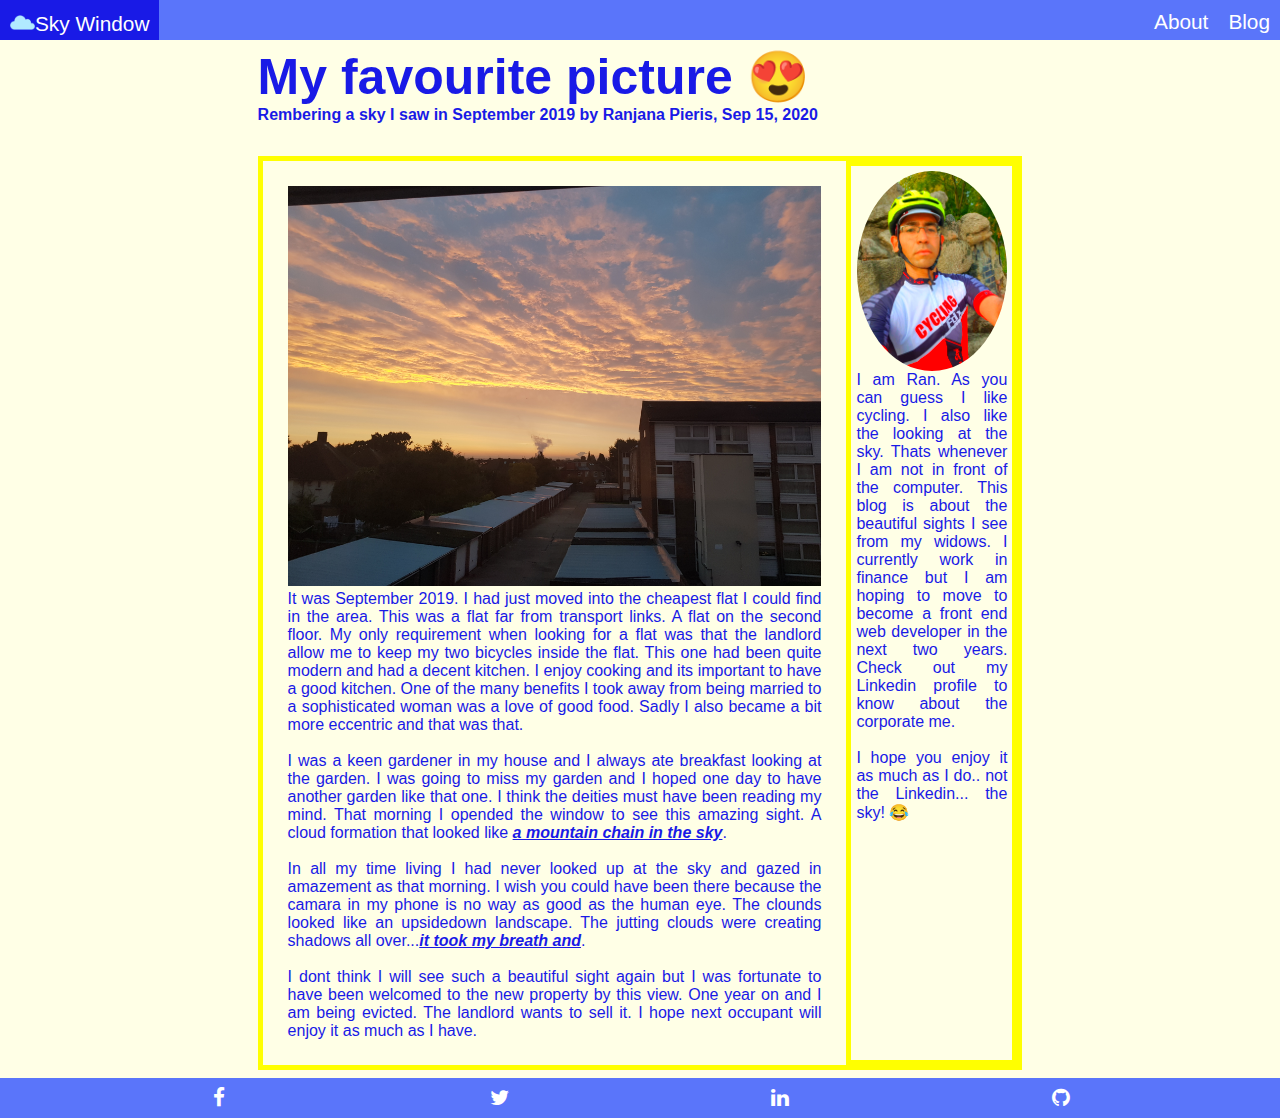
==== blogpost.html @ 4c072324 "first commit" ====
<!DOCTYPE html>
<html lang="en" dir="ltr">
  <head>
    <meta charset="utf-8">
    <title>Introduction</title>
    <link rel="stylesheet" href="css/app.css">
    <link rel="stylesheet" href="https://cdnjs.cloudflare.com/ajax/libs/font-awesome/4.7.0/css/font-awesome.min.css">
    <script type="js/app.js"></script>
    <meta name="viewport" content="width-device-width, initial-scale=1">
  </head>
  <body class="blogbody">

    <!--standard navbar for use with every blog and with the landing page-->
    <nav class="navbar">
      <div>
        <a class="brand" href="index.html">
          <span class="emoji">
            <img src="images/MozillaCloud.png" alt="Emoji of clound" width="25" height="25">
          </span>
            Sky Window
        </a>
      </div>
      <div class="flex">
        <a href="blogpost.html">About</a>
        <a href="blogpost.html">Blog</a>
      </div>
    </nav>

    <header class="blogheader">
      <h1 class="blogtitle">My favourite picture &#128525;</h1>
      <h5>Rembering a sky I saw in September 2019 by Ranjana Pieris, Sep 15, 2020</h5>
    </header>

  <main class="bcontainer">
    <div class="blog">
            <img  class="blogpic" src="images/favourite.jpg" alt="Morning clouds that look like mountains">
            <br>
            <p>
               It was September 2019. I had just moved into the cheapest flat I could find in the area.
               This was a flat far from transport links. A flat on the second floor. My only
               requirement when looking for a flat was that the landlord allow me to keep my two bicycles
               inside the flat. This one had been quite modern and had a decent kitchen. I enjoy cooking
               and its important to have a good kitchen. One of the many benefits I took away from being married to a
               sophisticated woman was a love of good food. Sadly I also became a bit more eccentric and that was
               that.
            </p>
            <br>
            <p>
            I was a keen gardener in my house and I always ate breakfast looking at the garden. I was going
            to miss my garden and I hoped one day to have another garden like that one. I think the deities must
            have been reading my mind. That morning I opended the window to see this amazing sight. A cloud formation
            that looked like <strong class="underline"><em>a mountain chain in the sky</em></strong>.
            </p>
            <br>
            <p>
              In all my time living I had never looked up at the sky and gazed in amazement as that morning.
              I wish you could have been there because the camara in my phone is no way as good as the
              human eye. The clounds looked like an upsidedown landscape. The jutting clouds were creating
              shadows all over...<strong class="underline"><em>it took my breath and</em></strong>.
            </p>
            <br>
            <p>
              I dont think I will see such a beautiful sight again but I was fortunate to have been welcomed to the
              new property by this view. One year on and I am being evicted. The landlord wants to sell it. I hope <thead>
              next occupant will enjoy it as much as I have.
              </thead>
            </p>
    </div>
    <div class="aboutme">
        <img src="images/MeSep2020.jpg" alt="Picture of Ran" class="mepicture">
        <p>I am Ran. As you can guess I like cycling.
          I also like the looking at the sky. Thats whenever
          I am not in front of the computer. This blog is about
          the beautiful sights I see from my widows. I currently
          work in finance but I am hoping to move to become a front
          end web developer in the next two years.

          Check out my Linkedin profile to know about the corporate me.
        </p>
        <br>
        <p>
          I hope you enjoy it as much as I do.. not the Linkedin... the sky! &#128514

        </p>
    </div>
  </main>

  <footer class="mainfooter">
    <a href="https://www.facebook.com/profile.php?id=100006386355306" class="fa fa-facebook" target="_blank"></a>
    <a href="https://twitter.com/PierisRanjana" class="fa fa-twitter" target="_blank"></a>
    <a href="https://www.linkedin.com/in/ranjanapieris/" class="fa fa-linkedin" target="_blank"></a>
    <a href="https://github.com/RPIERIS" class="fa fa-github" target="_blank"></a>
  </footer>



  </body>
</html>
---- css/app.css ----
@import "blog.css";
@import "navbarfooter.css";
@import "imageeffects.css";
@import "reset.css";

.head {
  grid-area: hd;
  color: #191ae6;
  display: flex;
  justify-content: space-around;
  flex-direction: row;
}

.navbar {
  grid-area: nv;
}

.mainpage {
  grid-area: mn;
  padding: 0.5em;
  border: 5px solid yellow;
}

.mainfooter {
  grid-area: ft;
}

.mainsite {
  background-color: #ffffe6;
  margin: 0;
  display: grid;
  grid-gap: 0.5em;
  /*grid-auto-flow:dense;*/
  grid-template-columns: repeat(10, 1fr);
  grid-template-rows: 40px 100px auto 40px;
  grid-template-areas:
  "nv nv nv nv nv nv nv nv nv nv"
  ". . hd hd hd hd hd hd . ."
  ". . mn mn mn mn mn mn . ."
  "ft ft ft ft ft ft ft ft ft ft";
  font-family: Arial, Helvetica, sans-serif;
  text-align: center;
  justy-items:center;
}

.head > div:nth-child(2) {
  margin-left: auto;
}

.row {
  display:flex;
  flex-wrap: wrap;
  padding: 0 0px;
}

.column {
  flex: 33%;
  max-width: 32%;
  padding: 0 4px;
}

.column img {
  margin-top: 8px;
  vertical-align: middle;
  width: 100%;
}

.quote {
  font-size: 20px;
  width: 250px;
}

.title {
  font-size: 70px;
}

.overlay {
  justy-items:center;
  font-size: 20px;
}

@media screen and (max-width: 1200px){
  .column {
    flex: 50%;
    /*max-width: 50%;*/
  }
  .title {
  font-size: 40px;
  }
  .quote {
    font-size: 15px;
    width: 150px;
  }
}

@media screen and (max-width: 1060px) and (min-width: 600px){
  .column {
    flex: 50%;
    max-width: 100%;
  }
}


@media screen and (max-width: 600px){
  .column {
    flex: 100%;
    max-width: 100%;
  }
  .quote {
    font-size: 14px;
  }
}
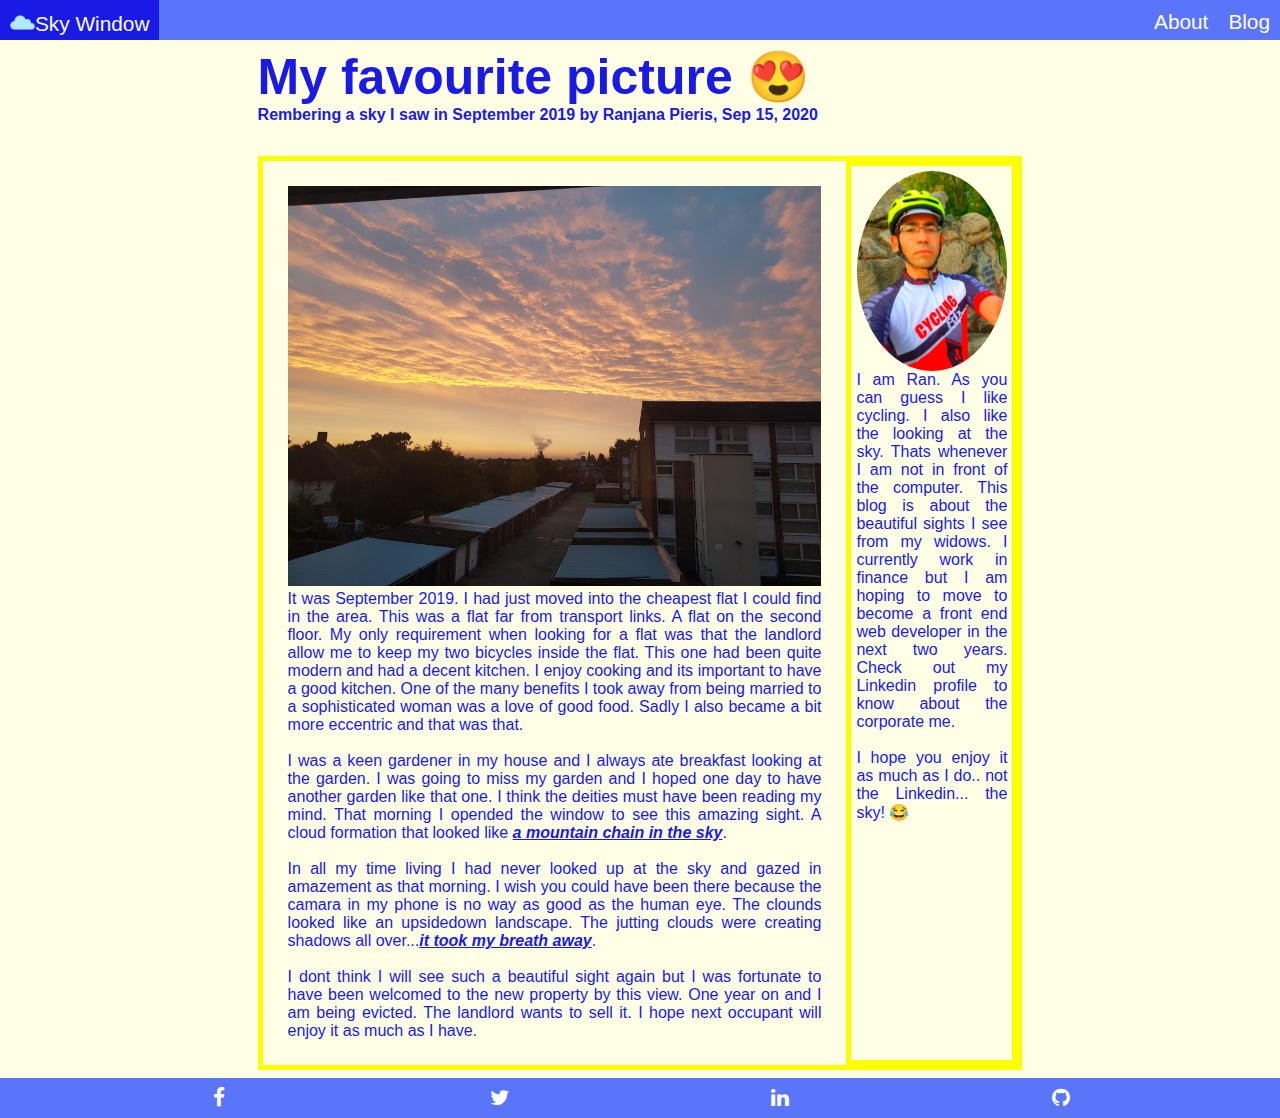
==== commit 6138a960: "updates to grid template" ====
--- a/blogpost.html
+++ b/blogpost.html
@@ -56,7 +56,7 @@
               In all my time living I had never looked up at the sky and gazed in amazement as that morning.
               I wish you could have been there because the camara in my phone is no way as good as the
               human eye. The clounds looked like an upsidedown landscape. The jutting clouds were creating
-              shadows all over...<strong class="underline"><em>it took my breath and</em></strong>.
+              shadows all over...<strong class="underline"><em>it took my breath away</em></strong>.
             </p>
             <br>
             <p>
--- a/css/app.css
+++ b/css/app.css
@@ -109,4 +109,11 @@
   .quote {
     font-size: 14px;
   }
+  .mainsite {
+    grid-template-areas:
+    "nv nv nv nv nv nv nv nv nv nv"
+    "hd hd hd hd hd hd hd hd hd hd"
+    "mn mn mn mn mn mn mn mn mn mn"
+    "ft ft ft ft ft ft ft ft ft ft";
+  }
 }
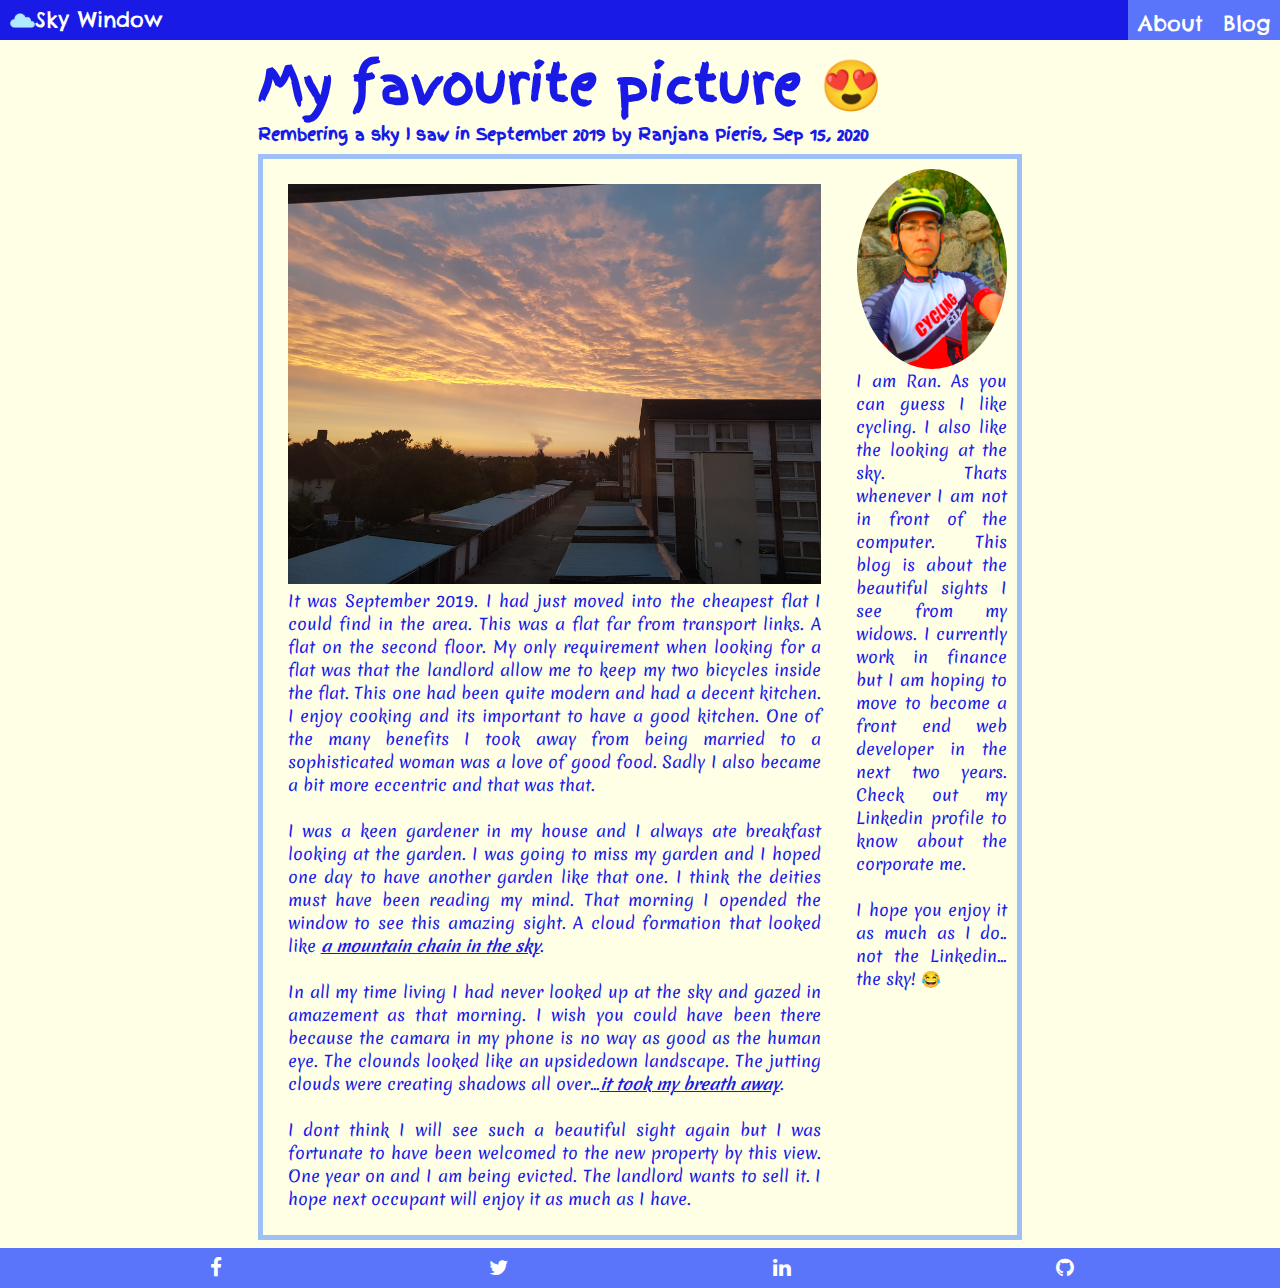
==== commit 6c9f2f96: "updates to fonts" ====
--- a/blogpost.html
+++ b/blogpost.html
@@ -5,6 +5,7 @@
     <title>Introduction</title>
     <link rel="stylesheet" href="css/app.css">
     <link rel="stylesheet" href="https://cdnjs.cloudflare.com/ajax/libs/font-awesome/4.7.0/css/font-awesome.min.css">
+    <link href="https://fonts.googleapis.com/css2?family=Chelsea+Market&family=Finger+Paint&family=Merienda:wght@700&display=swap" rel="stylesheet"> 
     <script type="js/app.js"></script>
     <meta name="viewport" content="width-device-width, initial-scale=1">
   </head>
@@ -12,18 +13,12 @@
 
     <!--standard navbar for use with every blog and with the landing page-->
     <nav class="navbar">
-      <div>
         <a class="brand" href="index.html">
-          <span class="emoji">
-            <img src="images/MozillaCloud.png" alt="Emoji of clound" width="25" height="25">
-          </span>
+            <img src="images/MozillaCloud.png" alt="Emoji of clound" class="cloud" width="25" height="25">
             Sky Window
         </a>
-      </div>
-      <div class="flex">
         <a href="blogpost.html">About</a>
         <a href="blogpost.html">Blog</a>
-      </div>
     </nav>
 
     <header class="blogheader">
@@ -78,10 +73,7 @@
           Check out my Linkedin profile to know about the corporate me.
         </p>
         <br>
-        <p>
-          I hope you enjoy it as much as I do.. not the Linkedin... the sky! &#128514
-
-        </p>
+        <p>I hope you enjoy it as much as I do.. not the Linkedin... the sky! &#128514;</p>
     </div>
   </main>
 
--- a/css/app.css
+++ b/css/app.css
@@ -13,12 +13,14 @@
 
 .navbar {
   grid-area: nv;
+  display: flex;
 }
 
 .mainpage {
   grid-area: mn;
   padding: 0.5em;
-  border: 5px solid yellow;
+  border: 5px solid #9fc0f4;
+  font-family: 'Finger Paint', cursive;
 }
 
 .mainfooter {
@@ -30,16 +32,16 @@
   margin: 0;
   display: grid;
   grid-gap: 0.5em;
-  /*grid-auto-flow:dense;*/
+  grid-auto-flow:dense;
   grid-template-columns: repeat(10, 1fr);
-  grid-template-rows: 40px 100px auto 40px;
+  grid-template-rows: 40px auto auto 40px;
   grid-template-areas:
   "nv nv nv nv nv nv nv nv nv nv"
   ". . hd hd hd hd hd hd . ."
   ". . mn mn mn mn mn mn . ."
   "ft ft ft ft ft ft ft ft ft ft";
   font-family: Arial, Helvetica, sans-serif;
-  text-align: center;
+  /* text-align: center; */
   justy-items:center;
 }
 
@@ -68,10 +70,13 @@
 .quote {
   font-size: 20px;
   width: 250px;
+  font-family: 'Merienda', cursive;
 }
 
 .title {
   font-size: 70px;
+  font-family: 'Finger Paint', cursive;
+  padding: 5px;
 }
 
 .overlay {
@@ -82,10 +87,6 @@
 @media screen and (max-width: 1200px){
   .column {
     flex: 50%;
-    /*max-width: 50%;*/
-  }
-  .title {
-  font-size: 40px;
   }
   .quote {
     font-size: 15px;
@@ -98,6 +99,9 @@
     flex: 50%;
     max-width: 100%;
   }
+  .title {
+    font-size: 50px;
+  }
 }
 
 
@@ -109,6 +113,9 @@
   .quote {
     font-size: 14px;
   }
+  .title {
+    font-size: 40px;
+  }
   .mainsite {
     grid-template-areas:
     "nv nv nv nv nv nv nv nv nv nv"
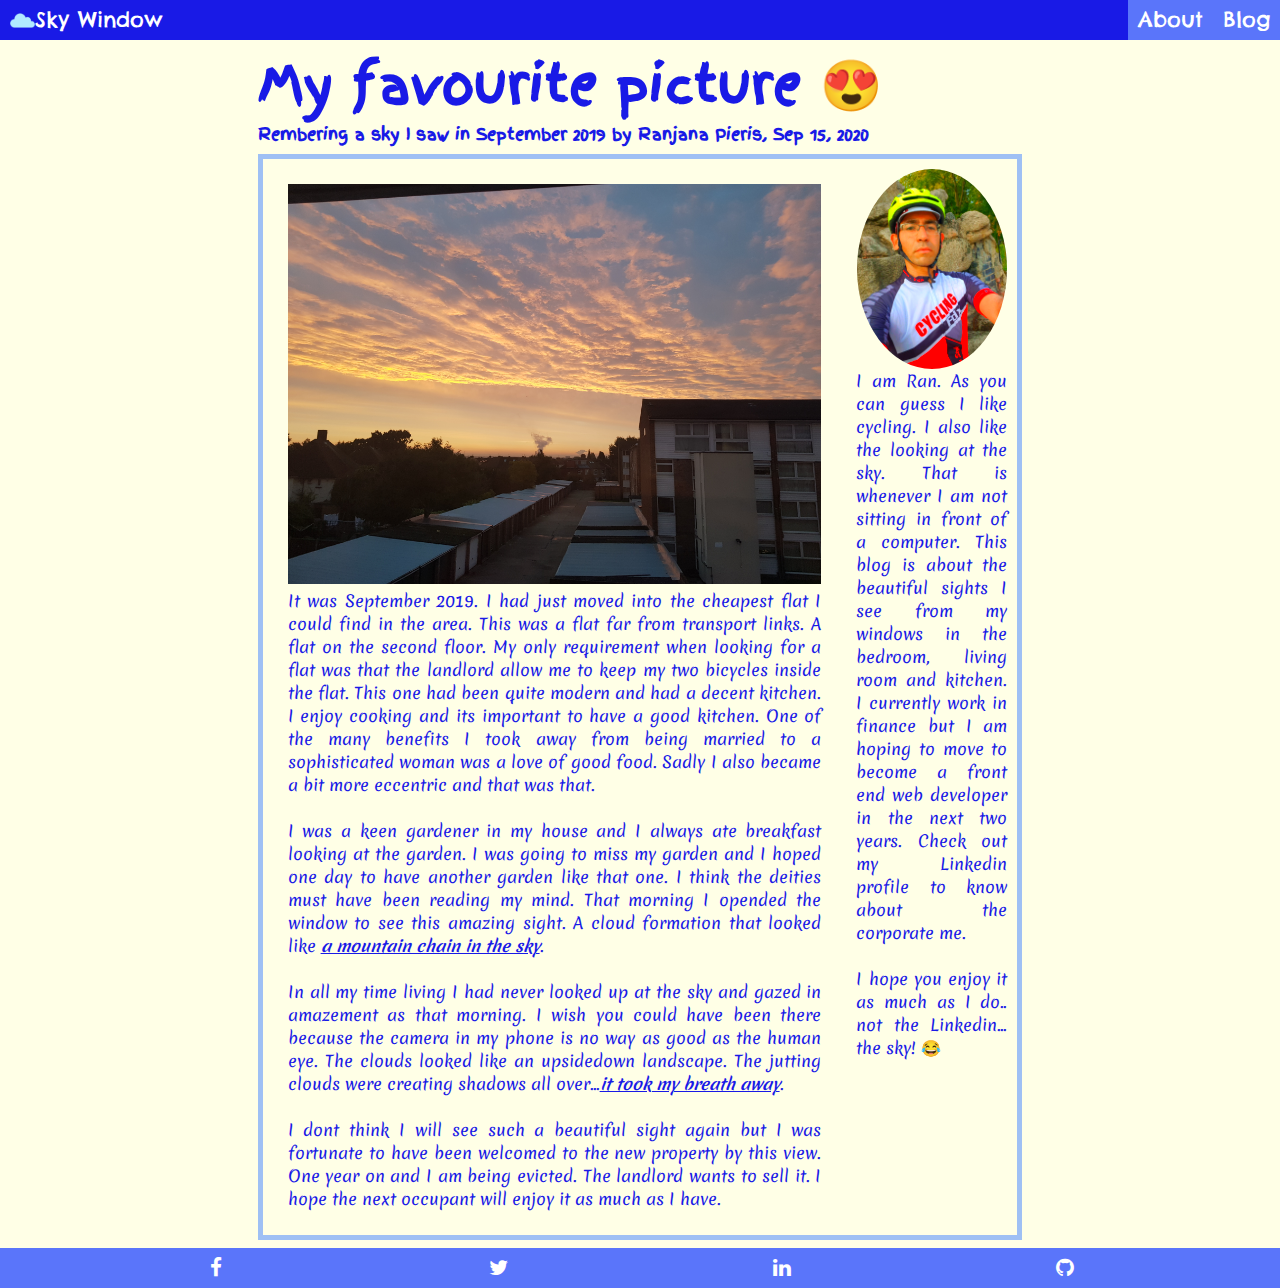
==== commit 91380111: "update to blog text" ====
--- a/blogpost.html
+++ b/blogpost.html
@@ -5,7 +5,7 @@
     <title>Introduction</title>
     <link rel="stylesheet" href="css/app.css">
     <link rel="stylesheet" href="https://cdnjs.cloudflare.com/ajax/libs/font-awesome/4.7.0/css/font-awesome.min.css">
-    <link href="https://fonts.googleapis.com/css2?family=Chelsea+Market&family=Finger+Paint&family=Merienda:wght@700&display=swap" rel="stylesheet"> 
+    <link href="https://fonts.googleapis.com/css2?family=Chelsea+Market&family=Finger+Paint&family=Merienda:wght@700&display=swap" rel="stylesheet">
     <script type="js/app.js"></script>
     <meta name="viewport" content="width-device-width, initial-scale=1">
   </head>
@@ -30,48 +30,37 @@
     <div class="blog">
             <img  class="blogpic" src="images/favourite.jpg" alt="Morning clouds that look like mountains">
             <br>
-            <p>
-               It was September 2019. I had just moved into the cheapest flat I could find in the area.
+            <p>It was September 2019. I had just moved into the cheapest flat I could find in the area.
                This was a flat far from transport links. A flat on the second floor. My only
                requirement when looking for a flat was that the landlord allow me to keep my two bicycles
                inside the flat. This one had been quite modern and had a decent kitchen. I enjoy cooking
                and its important to have a good kitchen. One of the many benefits I took away from being married to a
                sophisticated woman was a love of good food. Sadly I also became a bit more eccentric and that was
-               that.
-            </p>
+               that.</p>
             <br>
-            <p>
-            I was a keen gardener in my house and I always ate breakfast looking at the garden. I was going
+            <p>I was a keen gardener in my house and I always ate breakfast looking at the garden. I was going
             to miss my garden and I hoped one day to have another garden like that one. I think the deities must
             have been reading my mind. That morning I opended the window to see this amazing sight. A cloud formation
-            that looked like <strong class="underline"><em>a mountain chain in the sky</em></strong>.
-            </p>
+            that looked like <strong class="underline"><em>a mountain chain in the sky</em></strong>.</p>
             <br>
-            <p>
-              In all my time living I had never looked up at the sky and gazed in amazement as that morning.
-              I wish you could have been there because the camara in my phone is no way as good as the
-              human eye. The clounds looked like an upsidedown landscape. The jutting clouds were creating
-              shadows all over...<strong class="underline"><em>it took my breath away</em></strong>.
-            </p>
+            <p>In all my time living I had never looked up at the sky and gazed in amazement as that morning.
+              I wish you could have been there because the camera in my phone is no way as good as the
+              human eye. The clouds looked like an upsidedown landscape. The jutting clouds were creating
+              shadows all over...<strong class="underline"><em>it took my breath away</em></strong>.</p>
             <br>
-            <p>
-              I dont think I will see such a beautiful sight again but I was fortunate to have been welcomed to the
-              new property by this view. One year on and I am being evicted. The landlord wants to sell it. I hope <thead>
-              next occupant will enjoy it as much as I have.
-              </thead>
-            </p>
-    </div>
+            <p>I dont think I will see such a beautiful sight again but I was fortunate to have been welcomed to the
+              new property by this view. One year on and I am being evicted. The landlord wants to sell it. I hope the
+              next occupant will enjoy it as much as I have.</p>
+      </div>
     <div class="aboutme">
         <img src="images/MeSep2020.jpg" alt="Picture of Ran" class="mepicture">
         <p>I am Ran. As you can guess I like cycling.
-          I also like the looking at the sky. Thats whenever
-          I am not in front of the computer. This blog is about
-          the beautiful sights I see from my widows. I currently
-          work in finance but I am hoping to move to become a front
+          I also like the looking at the sky. That is whenever
+          I am not sitting in front of a computer. This blog is about
+          the beautiful sights I see from my windows in the bedroom, living
+          room and kitchen. I currently work in finance but I am hoping to move to become a front
           end web developer in the next two years.
-
-          Check out my Linkedin profile to know about the corporate me.
-        </p>
+          Check out my Linkedin profile to know about the corporate me.</p>
         <br>
         <p>I hope you enjoy it as much as I do.. not the Linkedin... the sky! &#128514;</p>
     </div>
--- a/css/app.css
+++ b/css/app.css
@@ -7,8 +7,8 @@
   grid-area: hd;
   color: #191ae6;
   display: flex;
-  justify-content: space-around;
-  flex-direction: row;
+  justify-content: space-between;
+  /* flex-direction: row; */
 }
 
 .navbar {
@@ -40,13 +40,8 @@
   ". . hd hd hd hd hd hd . ."
   ". . mn mn mn mn mn mn . ."
   "ft ft ft ft ft ft ft ft ft ft";
-  font-family: Arial, Helvetica, sans-serif;
-  /* text-align: center; */
+  /* font-family: Arial, Helvetica, sans-serif; */
   justy-items:center;
-}
-
-.head > div:nth-child(2) {
-  margin-left: auto;
 }
 
 .row {
@@ -69,7 +64,7 @@
 
 .quote {
   font-size: 20px;
-  width: 250px;
+  width: 300px;
   font-family: 'Merienda', cursive;
 }
 
@@ -78,23 +73,24 @@
   font-family: 'Finger Paint', cursive;
   padding: 5px;
 }
-
+/*
 .overlay {
   justy-items:center;
   font-size: 20px;
-}
+  text-align: center;
+} */
 
-@media screen and (max-width: 1200px){
+@media(max-width: 1200px){
   .column {
     flex: 50%;
   }
   .quote {
     font-size: 15px;
-    width: 150px;
+    width: 150px
   }
 }
 
-@media screen and (max-width: 1060px) and (min-width: 600px){
+@media(max-width: 1060px){
   .column {
     flex: 50%;
     max-width: 100%;
@@ -102,19 +98,30 @@
   .title {
     font-size: 50px;
   }
+  .head {
+    width: 100%;
+  }
 }
 
 
-@media screen and (max-width: 600px){
+@media(max-width: 600px){
   .column {
     flex: 100%;
     max-width: 100%;
   }
   .quote {
     font-size: 14px;
+    width: auto;
   }
   .title {
     font-size: 40px;
+  }
+  .head{
+    flex-wrap: wrap;
+    flex-direction: column;
+    /* align-items: center; */
+    text-align: center;
+    padding: 5px;
   }
   .mainsite {
     grid-template-areas:
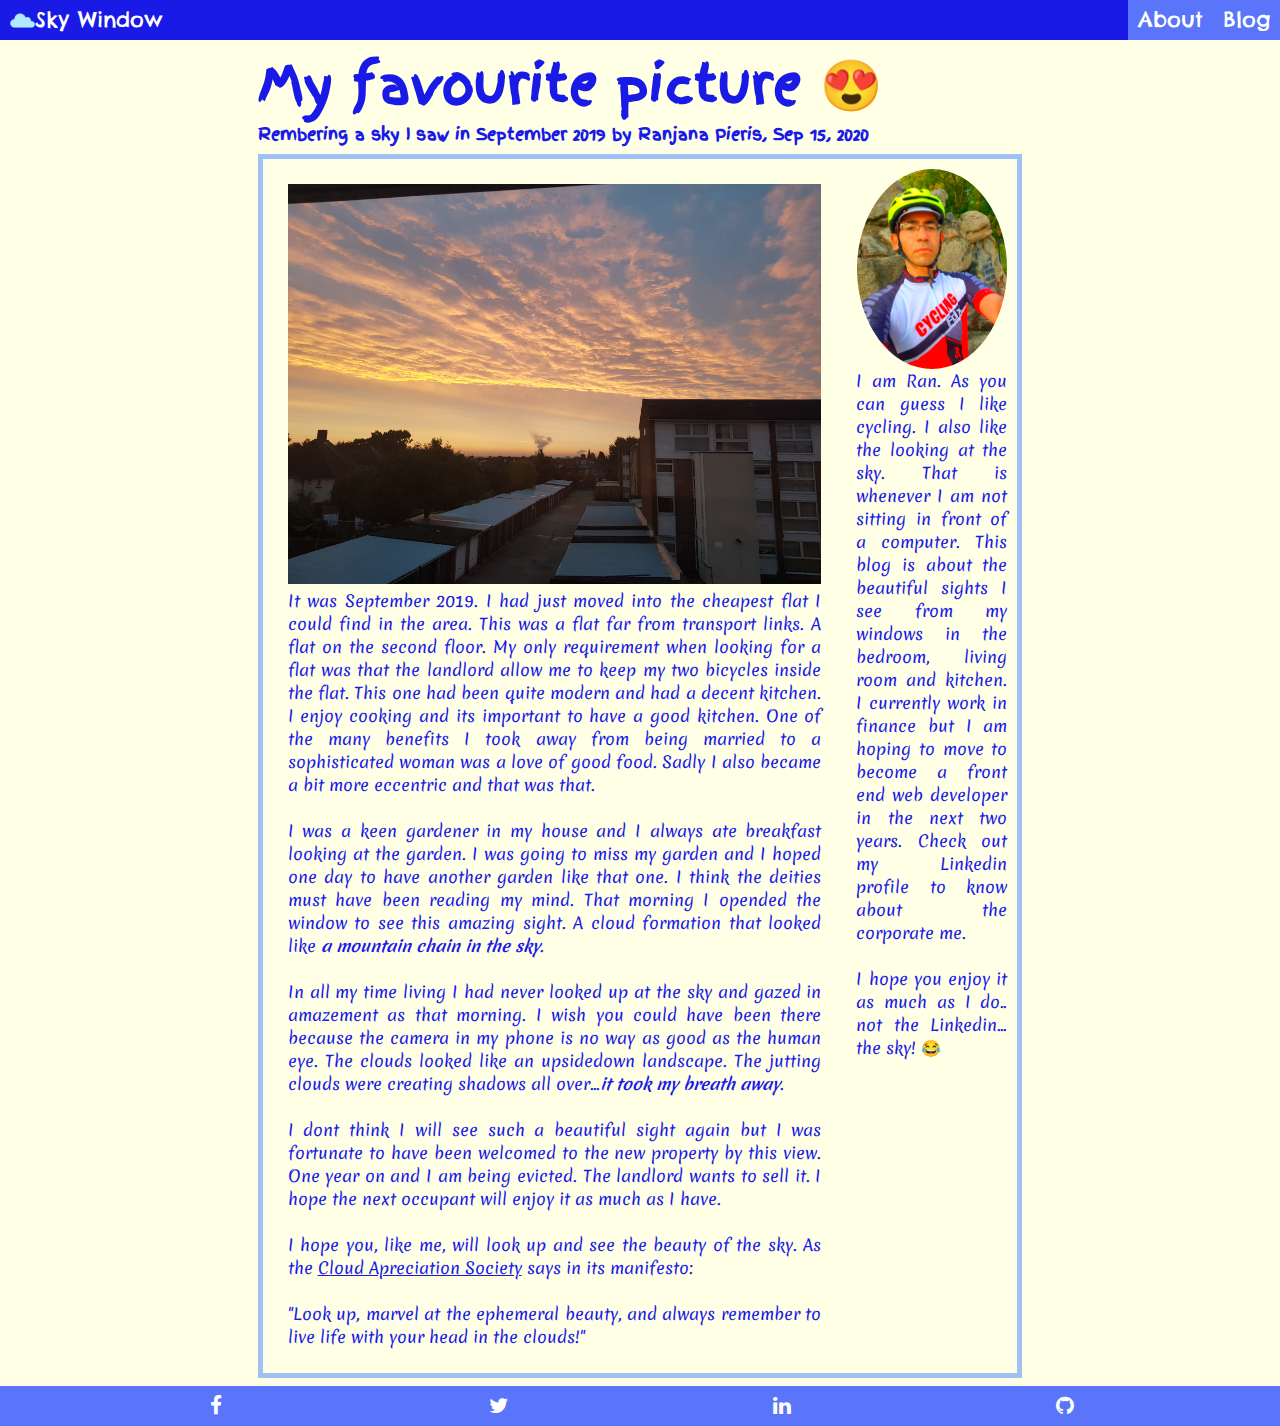
==== commit 874078e1: "blockquote added to blog page" ====
--- a/blogpost.html
+++ b/blogpost.html
@@ -28,30 +28,38 @@
 
   <main class="bcontainer">
     <div class="blog">
-            <img  class="blogpic" src="images/favourite.jpg" alt="Morning clouds that look like mountains">
-            <br>
-            <p>It was September 2019. I had just moved into the cheapest flat I could find in the area.
-               This was a flat far from transport links. A flat on the second floor. My only
-               requirement when looking for a flat was that the landlord allow me to keep my two bicycles
-               inside the flat. This one had been quite modern and had a decent kitchen. I enjoy cooking
-               and its important to have a good kitchen. One of the many benefits I took away from being married to a
-               sophisticated woman was a love of good food. Sadly I also became a bit more eccentric and that was
-               that.</p>
-            <br>
-            <p>I was a keen gardener in my house and I always ate breakfast looking at the garden. I was going
-            to miss my garden and I hoped one day to have another garden like that one. I think the deities must
-            have been reading my mind. That morning I opended the window to see this amazing sight. A cloud formation
-            that looked like <strong class="underline"><em>a mountain chain in the sky</em></strong>.</p>
-            <br>
-            <p>In all my time living I had never looked up at the sky and gazed in amazement as that morning.
-              I wish you could have been there because the camera in my phone is no way as good as the
-              human eye. The clouds looked like an upsidedown landscape. The jutting clouds were creating
-              shadows all over...<strong class="underline"><em>it took my breath away</em></strong>.</p>
-            <br>
-            <p>I dont think I will see such a beautiful sight again but I was fortunate to have been welcomed to the
-              new property by this view. One year on and I am being evicted. The landlord wants to sell it. I hope the
-              next occupant will enjoy it as much as I have.</p>
-      </div>
+        <img  class="blogpic" src="images/favourite.jpg" alt="Morning clouds that look like mountains">
+        <br>
+        <p>It was September 2019. I had just moved into the cheapest flat I could find in the area.
+           This was a flat far from transport links. A flat on the second floor. My only
+           requirement when looking for a flat was that the landlord allow me to keep my two bicycles
+           inside the flat. This one had been quite modern and had a decent kitchen. I enjoy cooking
+           and its important to have a good kitchen. One of the many benefits I took away from being married to a
+           sophisticated woman was a love of good food. Sadly I also became a bit more eccentric and that was
+           that.</p>
+        <br>
+        <p>I was a keen gardener in my house and I always ate breakfast looking at the garden. I was going
+           to miss my garden and I hoped one day to have another garden like that one. I think the deities must
+           have been reading my mind. That morning I opended the window to see this amazing sight. A cloud formation
+           that looked like <strong><em>a mountain chain in the sky</em></strong>.</p>
+        <br>
+        <p>In all my time living I had never looked up at the sky and gazed in amazement as that morning.
+           I wish you could have been there because the camera in my phone is no way as good as the
+           human eye. The clouds looked like an upsidedown landscape. The jutting clouds were creating
+           shadows all over...<strong><em>it took my breath away</em></strong>.</p>
+        <br>
+        <p>I dont think I will see such a beautiful sight again but I was fortunate to have been welcomed to the
+           new property by this view. One year on and I am being evicted. The landlord wants to sell it. I hope the
+           next occupant will enjoy it as much as I have.</p>
+        <br>
+        <p>I hope you, like me, will look up and see the beauty of the sky. As the
+           <a href="https://cloudappreciationsociety.org/" class="underline" >Cloud Apreciation Society</a> says
+           in its manifesto:</p>
+        <br>
+        <blockquote cite="https://cloudappreciationsociety.org/manifesto/">"Look up, marvel at the ephemeral beauty, and always
+          remember to live life with your head in the clouds!"
+        </blockquote>
+    </div>
     <div class="aboutme">
         <img src="images/MeSep2020.jpg" alt="Picture of Ran" class="mepicture">
         <p>I am Ran. As you can guess I like cycling.
@@ -67,7 +75,7 @@
   </main>
 
   <footer class="mainfooter">
-    <a href="https://www.facebook.com/profile.php?id=100006386355306" class="fa fa-facebook" target="_blank"></a>
+    <a href="https://github.com/RPIERIS" class="fa fa-facebook" target="_blank"></a>
     <a href="https://twitter.com/PierisRanjana" class="fa fa-twitter" target="_blank"></a>
     <a href="https://www.linkedin.com/in/ranjanapieris/" class="fa fa-linkedin" target="_blank"></a>
     <a href="https://github.com/RPIERIS" class="fa fa-github" target="_blank"></a>
--- a/css/app.css
+++ b/css/app.css
@@ -40,7 +40,7 @@
   ". . hd hd hd hd hd hd . ."
   ". . mn mn mn mn mn mn . ."
   "ft ft ft ft ft ft ft ft ft ft";
-  /* font-family: Arial, Helvetica, sans-serif; */
+  font-family: Arial, Helvetica, sans-serif;
   justy-items:center;
 }
 
@@ -48,6 +48,7 @@
   display:flex;
   flex-wrap: wrap;
   padding: 0 0px;
+  justify-content: center;
 }
 
 .column {
@@ -73,12 +74,6 @@
   font-family: 'Finger Paint', cursive;
   padding: 5px;
 }
-/*
-.overlay {
-  justy-items:center;
-  font-size: 20px;
-  text-align: center;
-} */
 
 @media(max-width: 1200px){
   .column {
@@ -102,7 +97,6 @@
     width: 100%;
   }
 }
-
 
 @media(max-width: 600px){
   .column {
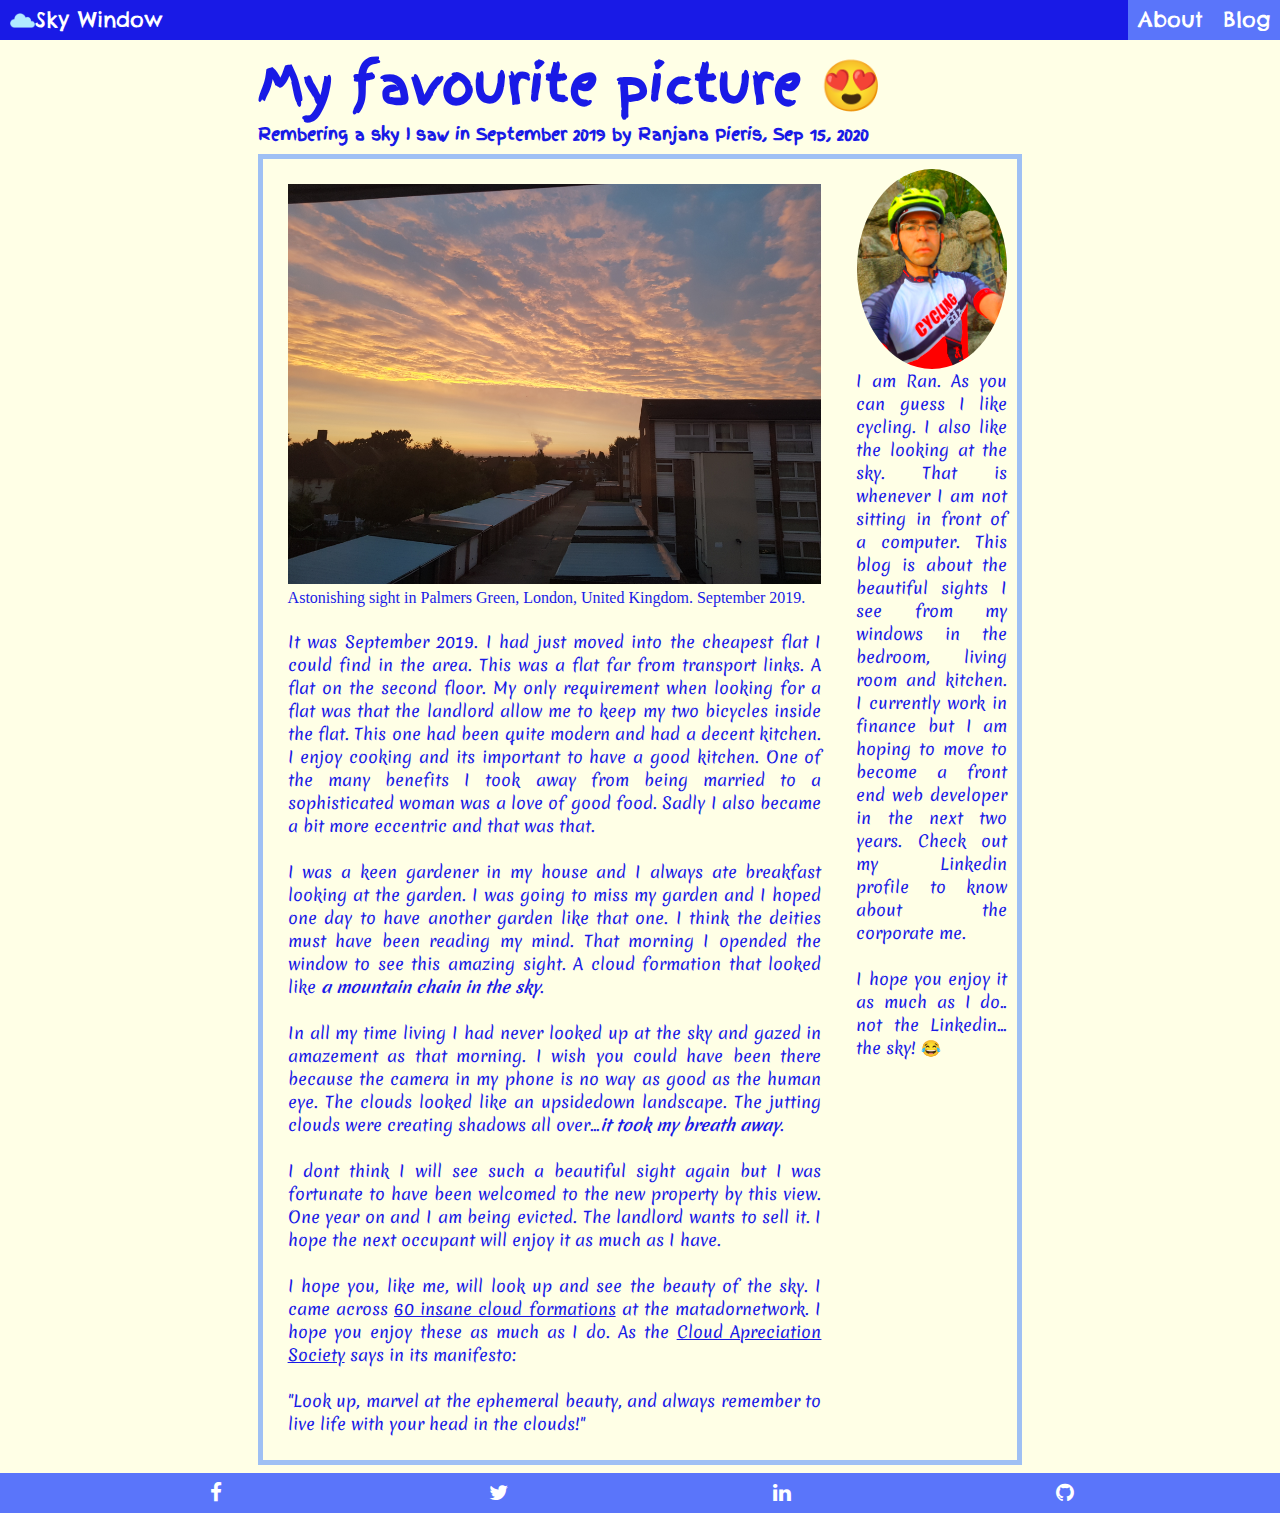
==== commit dc248c11: "figcaption added to blogpost.html pic" ====
--- a/blogpost.html
+++ b/blogpost.html
@@ -28,7 +28,10 @@
 
   <main class="bcontainer">
     <div class="blog">
-        <img  class="blogpic" src="images/favourite.jpg" alt="Morning clouds that look like mountains">
+        <figure>
+            <img  class="blogpic" src="images/favourite.jpg" alt="Morning clouds that look like mountains">
+            <figcaption>Astonishing sight in Palmers Green, London, United Kingdom. September 2019.</figcaption>
+        </figure>
         <br>
         <p>It was September 2019. I had just moved into the cheapest flat I could find in the area.
            This was a flat far from transport links. A flat on the second floor. My only
@@ -52,8 +55,10 @@
            new property by this view. One year on and I am being evicted. The landlord wants to sell it. I hope the
            next occupant will enjoy it as much as I have.</p>
         <br>
-        <p>I hope you, like me, will look up and see the beauty of the sky. As the
-           <a href="https://cloudappreciationsociety.org/" class="underline" >Cloud Apreciation Society</a> says
+        <p>I hope you, like me, will look up and see the beauty of the sky. I came across
+           <a href="https://matadornetwork.com/bnt/60-insane-cloud-formations-from-around-the-world-pics/" class="underline">
+           60 insane cloud formations</a> at the matadornetwork. I hope you enjoy these as much
+           as I do. As the <a href="https://cloudappreciationsociety.org/" class="underline">Cloud Apreciation Society</a> says
            in its manifesto:</p>
         <br>
         <blockquote cite="https://cloudappreciationsociety.org/manifesto/">"Look up, marvel at the ephemeral beauty, and always
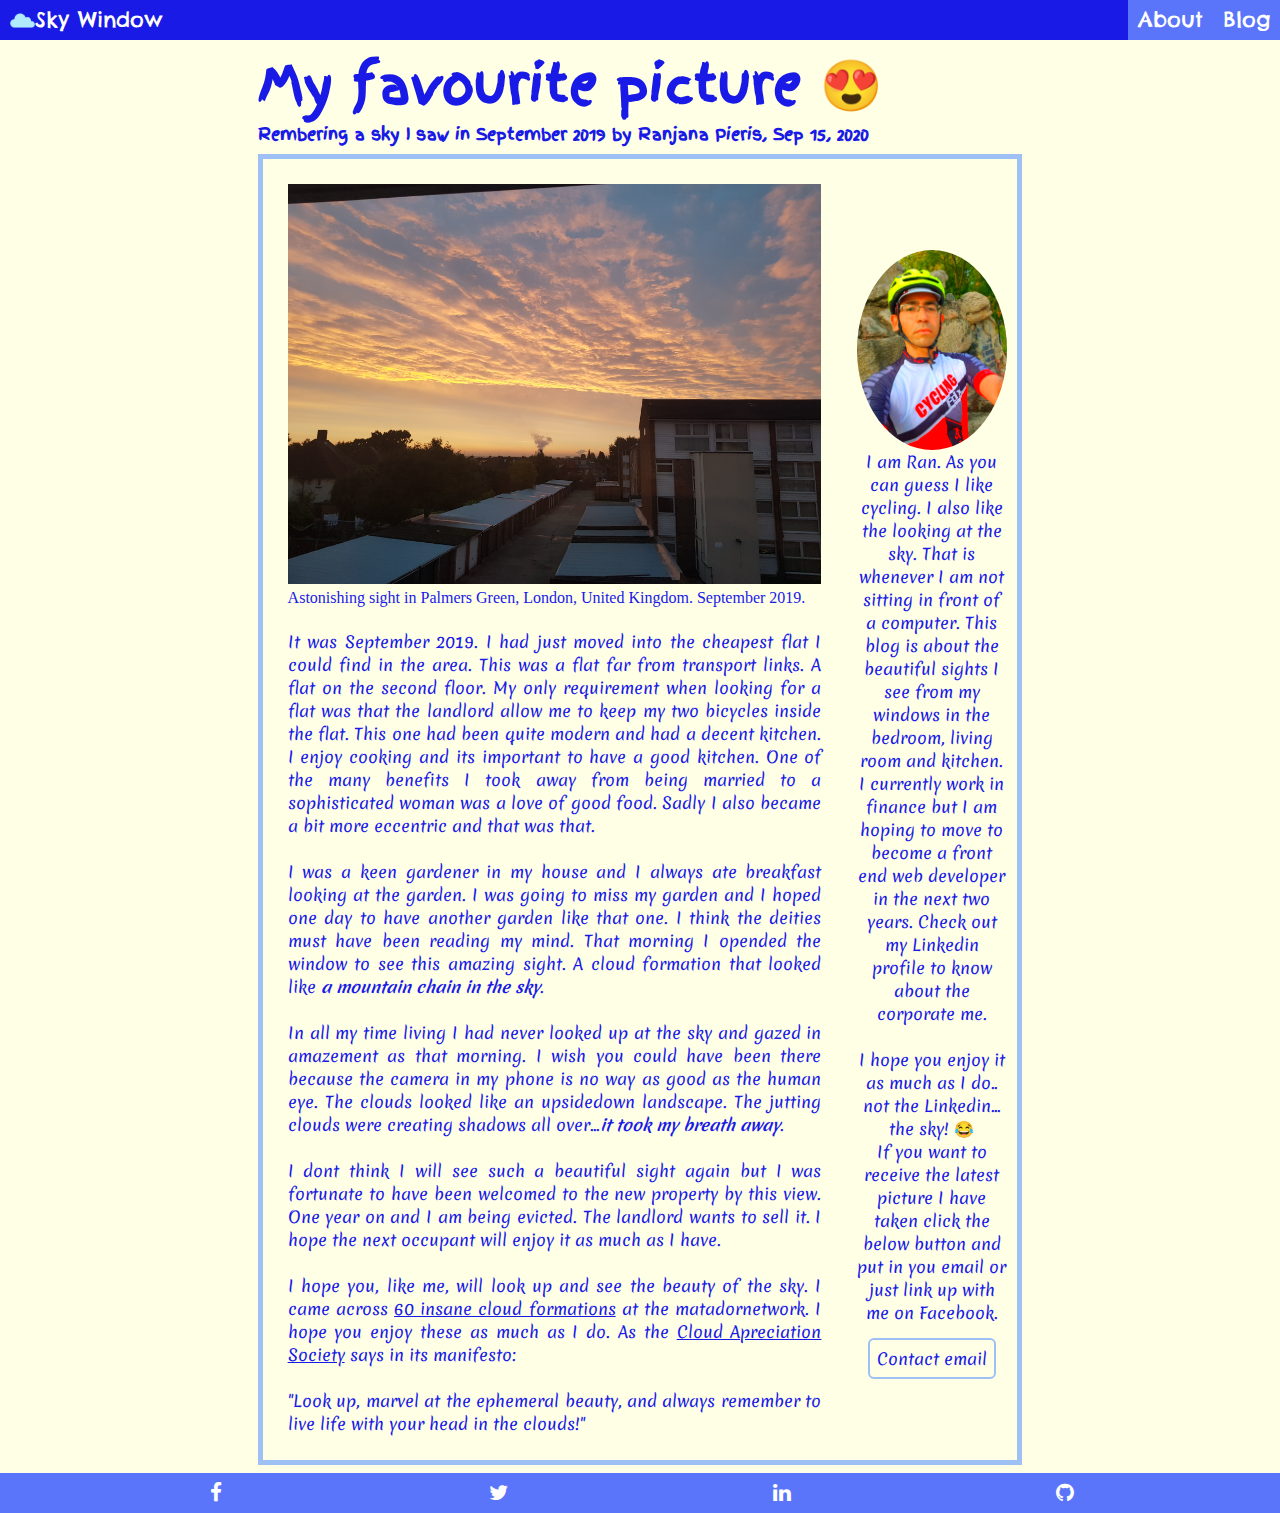
==== commit b1e475fd: "button added to blogpost.html" ====
--- a/blogpost.html
+++ b/blogpost.html
@@ -76,6 +76,10 @@
           Check out my Linkedin profile to know about the corporate me.</p>
         <br>
         <p>I hope you enjoy it as much as I do.. not the Linkedin... the sky! &#128514;</p>
+        <p>If you want to receive the latest picture I have taken click the below button
+           and put in you email or just link up with me on Facebook.</p>
+        <br>
+        <a href="index.html" class="button">Contact email</a>
     </div>
   </main>
 
